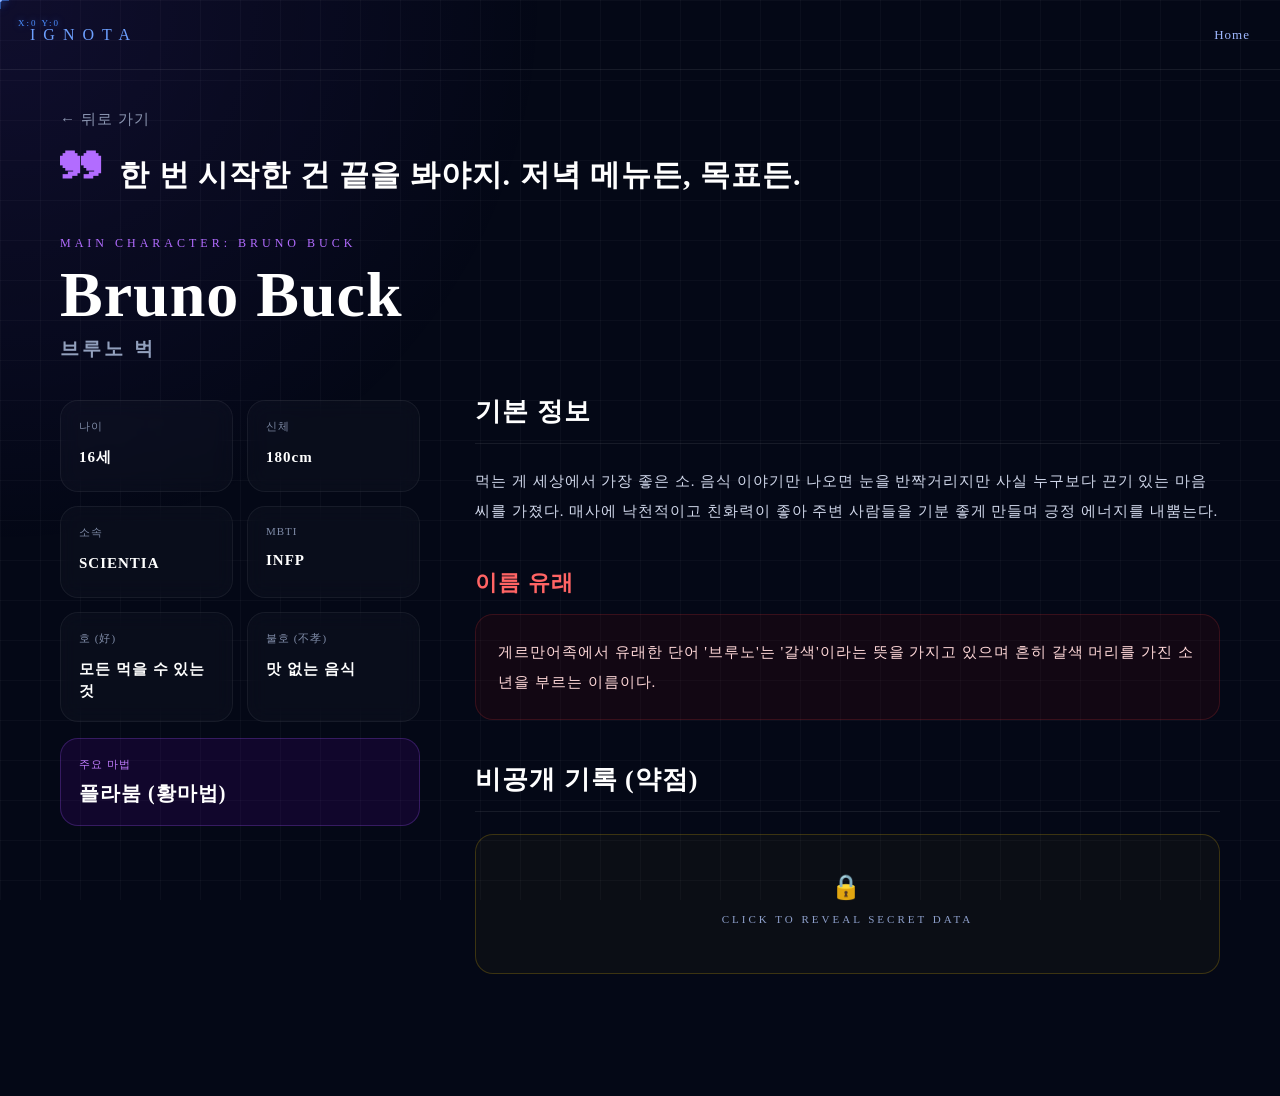
==== Bruno.html @ 17a449eb "Create Bruno.html" ====
<!DOCTYPE html>
<html lang="ko">
<head>

  <meta charset="UTF-8">

  <meta name="viewport"
  content="width=device-width, initial-scale=1.0">

  <title>Bruno Buck</title>

  <link rel="stylesheet" href="style.css">

</head>

<body class="profile-body">

  <header class="profile-header">

  <div class="logo">
    IGNOTA
  </div>

  <nav>

    <a href="home.html">
      Home
    </a>

  </nav>

</header>

<div class="profile-bg"></div>

<main class="profile-page">

  <a href="characters.html"
  class="back-button">

    ← 뒤로 가기

  </a>



  <section class="profile-layout">

    <!-- LEFT -->

    <div class="profile-left">

      <div class="quote">

  <span class="quote-mark">❞</span>

  한 번 시작한 건 끝을 봐야지. 저녁 메뉴든, 목표든.
        
</div>

      <p class="profile-id">

        MAIN CHARACTER:
        BRUNO BUCK
        
      </p>

      <h1 class="profile-name">

        Bruno Buck

      </h1>

      <h2 class="profile-eng">

        브루노 벅

      </h2>



      <div class="info-grid">

        <div class="info-card">

          <span>나이</span>

          <strong>16세</strong>

        </div>



        <div class="info-card">

          <span>신체</span>

          <strong>180cm</strong>

        </div>



        <div class="info-card">

          <span>소속</span>

          <strong>SCIENTIA</strong>

        </div>



        <div class="info-card">

          <span>MBTI</span>

          <strong>
            INFP
          </strong>

        </div>



        <div class="info-card">

          <span>호 (好)</span>

          <strong>
            모든 먹을 수 있는 것
          </strong>

        </div>



        <div class="info-card">

          <span>불호 (不孝)</span>

          <strong>
            맛 없는 음식
          </strong>

        </div>

      </div>



      <div class="past-box">

        <span>
          주요 마법
        </span>

        <strong>
          플라붐 (황마법)
        </strong>

      </div>

    </div>



    <!-- RIGHT -->

    <div class="profile-right">

      <section class="content-section">

        <h3>
          기본 정보
        </h3>

        <div class="line"></div>

        <p class="profile-text">

          먹는 게 세상에서 가장 좋은 소.
          음식 이야기만 나오면 눈을 반짝거리지만
          사실 누구보다 끈기 있는 마음씨를 가졌다.

          매사에 낙천적이고 친화력이 좋아
          주변 사람들을 기분 좋게 만들며
          긍정 에너지를 내뿜는다.

        </p>

      </section>



      <section class="warning-section">

        <h4>
          이름 유래
        </h4>

        <div class="warning-box">

          게르만어족에서 유래한 단어 '브루노'는
         '갈색'이라는 뜻을 가지고 있으며
          흔히 갈색 머리를 가진 소년을 
          부르는 이름이다.
          
        </div>

      </section>



      <section class="secret-section">

        <h3>
          비공개 기록 (약점)
        </h3>

        <div class="line"></div>



        <div class="secret-box">

  <div class="secret-closed">

    <div class="lock">
      🔒
    </div>

    CLICK TO REVEAL SECRET DATA

  </div>



  <div class="secret-open">

    <p class="secret-ref">

      CLASSIFIED REF:

    </p>

    <p class="secret-text">

      줄곧 자신의 앙증맞고 통통한 몸매에 열등감을 가지고 있었다. 그리고 그 열등감은 자신감으로 변하게 된다.
      
    </p>

  </div>

</div>
</main>

<div class="custom-cursor">

  <div class="cursor-circle"></div>

  <div class="cursor-dot"></div>

  <div class="cursor-coords">
    X:0 Y:0
  </div>

</div>

<script src="script.js"></script>

</body>
</html>
---- style.css ----
/* 전체 기본 설정 */

*{
  margin:0;
  padding:0;
  box-sizing:border-box;
}

body{
  font-family: 'Times New Roman', serif;
  
   background:#020817;

  background-image:
  linear-gradient(rgba(120,170,255,0.08) 1px, transparent 1px),
  linear-gradient(90deg, rgba(120,170,255,0.08) 1px, transparent 1px);

  background-size:40px 40px;
  
  color:#8fb3ff;
  letter-spacing:1px;
  cursor:none;
}

/* =========================
   LOGIN PAGE
========================= */

.login-body{
  display:flex;
  justify-content:center;
  align-items:center;
  height:100vh;
}

.login-container{
  display:flex;
  flex-direction:column;
  align-items:center;
  gap:18px;
}

.login-container h1{
  font-size:22px;
  letter-spacing:8px;
  margin-bottom:20px;
}

.login-container input{
  width:230px;
  padding:10px;

  background:transparent;
  border:1px solid #2d5fb8;

  color:white;
  font-size:16px;
}

.login-container input::placeholder{
  color:#6f7fa8;
}

.login-container button{
  margin-top:20px;

  width:100px;
  height:40px;

  background:transparent;
  border:1px solid #4b8dff;

  color:#8fb3ff;
  font-weight:bold;
  letter-spacing:2px;

  cursor:pointer;

  transition:0.3s;
}

.login-container button:hover{
  background:#0f1f44;
}

.status{
  margin-top:5px;
  font-size:11px;
  color:#6d7690;
  letter-spacing:3px;
}

/* =========================
   HOME PAGE
========================= */

.home-body{
  min-height:100vh;
}

/* 상단 메뉴 */

header{
  width:100%;
  height:70px;

  display:flex;
  justify-content:space-between;
  align-items:center;

  padding:0 30px;

  border-bottom:1px solid rgba(255,255,255,0.08);
}

.logo{
  font-size:16px;
  letter-spacing:8px;
  color:#6da0ff;
}

nav{
  display:flex;
  gap:45px;
}

nav a{
  color:#9fb8ff;
  text-decoration:none;
  transition:0.3s;
  font-size:13px;
}

nav a:hover{
  color:white;
}

/* 메인 */

.hero{
  padding:190px 60px;
}

.main-title{
  font-size:52px;

  margin-bottom:30px;

  letter-spacing:14px;

  color:#b6ccff;

  font-weight:bold;

  text-shadow:
0 0 5px rgba(100,160,255,0.5),
0 0 15px rgba(100,160,255,0.25);

animation:titleFlicker 4s infinite;
}

  .cursor{
  animation:blink 1s infinite;
}

@keyframes blink{
  50%{
    opacity:0;
  }
}

@keyframes blink{
  50%{
    opacity:0;
  }
}

.description{
  width:900px;

  font-size:18px;

  line-height:1.8;

  color:#b0b9d4;
}

/* =========================
   VERIFICATION PAGE
========================= */

.verify-box{
  border:1px solid rgba(120,170,255,0.3);

  padding:50px 60px;

  width:420px;

  background:rgba(0,0,0,0.2);

  box-shadow:0 0 40px rgba(80,120,255,0.08);
}

.verify-top{
  margin-bottom:40px;

  letter-spacing:6px;

  color:#8fb3ff;

  font-size:14px;
}

.checkbox-container{
  display:flex;
  align-items:center;

  gap:20px;

  cursor:pointer;
}

.checkbox-container input{
  display:none;
}

.custom-box{
  width:32px;
  height:32px;

  border:1px solid #4b8dff;

  display:flex;
  justify-content:center;
  align-items:center;
}

.custom-box::after{
  content:"";

  width:16px;
  height:16px;

  background:#8fb3ff;

  opacity:0;

  transition:0.3s;
}

.checkbox-container input:checked + .custom-box::after{
  opacity:1;
}

.verify-text{
  font-size:18px;

  letter-spacing:3px;

  color:#d5e2ff;
}

.warning-text{
  margin-top:40px;

  font-size:11px;

  letter-spacing:4px;

  color:#6f7fa8;
}

.checkbox-container:hover .custom-box{
  border-color:#8fb3ff;
}

/* =========================
   CUSTOM CURSOR
========================= */

body{
  cursor:none;
}

.custom-cursor{
  position:fixed;

  top:0;
  left:0;

  pointer-events:none;

  z-index:9999;
}

.cursor-circle{
  position:fixed;

  width:18px;
  height:18px;

  border:none;

  border-radius:50%;

  transform:translate(-50%, -50%);
}

.cursor-circle::before,
.cursor-circle::after{
  content:"";

  position:fixed;

  background:#4b8dff;

  box-shadow:0 0 8px rgba(75,141,255,0.7);
}

.cursor-circle::before{
  width:1px;
  height:18px;

  left:50%;
  top:0;

  transform:translateX(-50%);
}

.cursor-circle::after{
  width:18px;
  height:1px;

  top:50%;
  left:0;

  transform:translateY(-50%);
}

.cursor-dot{
  position:fixed;

  width:4px;
  height:4px;

  background:#8fb3ff;

  border-radius:50%;

  box-shadow:0 0 10px rgba(75,141,255,0.9);

  transform:translate(-50%, -50%);
}

.cursor-coords{
  position:fixed;

  top:18px;
  left:18px;

  font-size:9px;

  color:#4b8dff;

  letter-spacing:2px;

  white-space:nowrap;

  text-shadow:0 0 6px rgba(75,141,255,0.5);
}

.hide-cursor{
  opacity:0;
}

@keyframes titleFlicker{

  0%{
    opacity:1;
  }

  96%{
    opacity:1;
  }

  97%{
    opacity:0.75;
  }

  98%{
    opacity:1;
  }

  99%{
    opacity:0.85;
  }

  100%{
    opacity:1;
  }
}

/* =========================
   ARCHIVE BOX
========================= */

.archive-list{
  margin-top:80px;

  display:flex;
  flex-direction:column;

  gap:20px;

  width:720px;
}

.archive-box{
  display:flex;

  justify-content:space-between;
  align-items:center;

  padding:25px 30px;

  border:1px solid rgba(120,170,255,0.2);

  background:rgba(255,255,255,0.02);

  text-decoration:none;

  transition:0.3s;
}

.archive-box:hover{
  border-color:#4b8dff;

  background:rgba(80,120,255,0.05);

  transform:translateX(4px);
}

.archive-box h2{
  color:#c8d8ff;

  font-size:22px;

  letter-spacing:4px;

  margin-bottom:8px;
}

.archive-box p{
  color:#8a97b8;

  font-size:14px;
}

.archive-go{
  color:#6da0ff;

  font-size:16px;

  letter-spacing:3px;
}

.history-header{
  margin-top:-3px;
}

/* =========================
   HISTORY RECORD
========================= */

.history-record{
  margin-top:80px;

  width:100%;

  max-width:1000px;

  border-left:1px solid rgba(120,170,255,0.2);

  padding-left:30px;
}

.record-number{
  color:#5f7fc4;

  font-size:12px;

  letter-spacing:4px;

  margin-bottom:20px;
}

.record-title{
  color:#dbe6ff;

  font-size:32px;

  letter-spacing:3px;

  margin-bottom:25px;
}

.record-text{
  color:#9aa8c7;

  font-size:16px;

  line-height:1.9;
}

/* =========================
   CHARACTERS
========================= */

.characters-page{
  padding:140px 120px;
}

.characters-title{
  font-size:52px;

  color:#eef3ff;

  margin-bottom:20px;
}

.characters-sub{
  color:#8c98b8;

  margin-bottom:60px;

  font-size:18px;
}

.character-grid{
  display:flex;

  gap:50px;

  flex-wrap:wrap;
}

.character-card{
  position:relative;

  width:390px;
  height:390px;

  overflow:hidden;

  border-radius:18px;

  text-decoration:none;

  background:#111;

  transition:0.4s;

  box-shadow:
  0 0 20px rgba(120,100,255,0.08);
}

.character-card img{
  width:100%;
  height:100%;

  object-fit:cover;

  transition:0.4s;
}

.character-card::after{
  content:"";

  position:absolute;

  inset:0;

  background:linear-gradient(
    to top,
    rgba(0,0,0,0.9),
    rgba(0,0,0,0.1)
  );
}

.character-overlay{
  position:absolute;

  bottom:40px;
  left:35px;

  z-index:2;
}

.character-group{
  color:#ae7dff;

  font-size:15px;

  margin-bottom:12px;
}

.character-overlay h2{
  color:white;

  font-size:54px;

  margin-bottom:10px;
}

.character-overlay span{
  color:#b8c2de;

  font-size:20px;
}

.character-card:hover{
  transform:translateY(-8px);

   box-shadow:
  0 0 40px rgba(130,100,255,0.22),
  0 0 80px rgba(90,120,255,0.12);
}

.character-card:hover img{
  transform:scale(1.04);

  filter:brightness(1.1);
}

/* 등장 애니메이션 */

.character-card{
  opacity:0;

  transform:
  translateY(40px);

  transition:
  opacity 0.8s ease,
  transform 0.8s ease;
}

.character-card.show{
  opacity:1;

  transform:
  translateY(0);
}

/* =========================
   PROFILE PAGE
========================= */

.profile-body{
  margin:0;

  background:#040816;

  color:white;

  cursor:none;

  overflow-x:hidden;
}

/* 배경 */

.profile-bg{
  position:fixed;

  inset:0;

  background:
  radial-gradient(
    circle at top left,
    rgba(125,70,255,0.10),
    transparent 35%
  );

  pointer-events:none;

  z-index:-1;
}



/* 전체 */

.profile-page{
  max-width:1400px;

  margin:auto;

  padding:
  40px 60px 80px;
}



/* 뒤로가기 */

.back-button{
  color:#8c97b2;

  text-decoration:none;

  font-size:15px;

  transition:0.25s;
}

.back-button:hover{
  color:white;
}



/* 좌우 */

.profile-layout{
  display:flex;

  gap:55px;

  margin-top:25px;

  align-items:flex-start;
}



/* 왼쪽 */

.profile-left{
  width:360px;
}



/* 대사 */

.quote{
  display:flex;

  align-items:center;

  gap:16px;

  font-size:30px;

  font-weight:700;

  line-height:1.4;

  margin-bottom:40px;

  color:white;

  white-space:nowrap;
}

.quote-mark{
  color:#b26cff;

  font-size:42px;

  line-height:1;

  flex-shrink:0;
}

/* 코드 */

.profile-id{
  color:#b26cff;

  letter-spacing:4px;

  font-size:12px;

  margin-bottom:14px;
}



/* 이름 */

.profile-name{
  font-size:64px;

  line-height:0.95;

  margin:0;
}



/* 영어 */

.profile-eng{
  margin-top:10px;

  font-size:19px;

  color:#92a0bd;

  letter-spacing:3px;

  margin-bottom:38px;
}



/* 정보 카드 */

.info-grid{
  display:grid;

  grid-template-columns:
  1fr 1fr;

  gap:14px;
}



/* 카드 */

.info-card{
  background:
  rgba(255,255,255,0.025);

  border:
  1px solid rgba(255,255,255,0.06);

  border-radius:18px;

  padding:18px;

  min-height:92px;

  backdrop-filter:blur(10px);

  transition:0.35s;
}



.info-card:hover{
  transform:
  translateY(-4px);

  border:
  1px solid rgba(180,120,255,0.22);

  box-shadow:
  0 0 24px rgba(130,90,255,0.10);
}



/* 카드 제목 */

.info-card span{
  display:block;

  color:#7f8ba7;

  font-size:11px;

  margin-bottom:12px;
}



/* 카드 내용 */

.info-card strong{
  font-size:15px;

  line-height:1.5;
}



/* 보라 박스 */

.past-box{
  margin-top:16px;

  background:
  rgba(88,0,160,0.16);

  border:
  1px solid rgba(165,90,255,0.25);

  border-radius:18px;

  padding:18px;
}



.past-box span{
  display:block;

  color:#c27dff;

  font-size:11px;

  margin-bottom:8px;
}



.past-box strong{
  font-size:20px;
}



/* 오른쪽 */

.profile-right{
  flex:1;

  padding-top:240px;
}



/* 섹션 */

.content-section,
.warning-section,
.secret-section{
  margin-bottom:42px;
}



/* 제목 */

.profile-right h3{
  font-size:26px;

  margin-bottom:14px;
}



/* 선 */

.line{
  width:100%;

  height:1px;

  background:
  rgba(255,255,255,0.08);

  margin-bottom:22px;
}



/* 설명 */

.profile-text{
  color:#d0d7ea;

  font-size:15px;

  line-height:2;
}



/* 경고 제목 */

.warning-section h4{
  color:#ff6464;

  font-size:22px;

  margin-bottom:16px;
}



/* 빨간 박스 */

.warning-box{
  background:
  rgba(120,0,0,0.12);

  border:
  1px solid rgba(255,70,70,0.16);

  border-radius:18px;

  padding:22px;

  line-height:2;

  color:#ffd8d8;

  font-size:15px;
}



/* 비공개 */

.secret-box{
  height:120px;

  border-radius:18px;

  border:
  1px solid rgba(255,200,0,0.20);

  background:
  rgba(255,200,0,0.03);

  display:flex;

  flex-direction:column;

  justify-content:center;

  align-items:center;

  gap:10px;

  color:#8ea0cb;

  letter-spacing:3px;

  font-size:11px;

  transition:0.35s;

  cursor:pointer;
}



.secret-box:hover{
  background:
  rgba(255,200,0,0.06);

  border:
  1px solid rgba(255,220,120,0.32);

  box-shadow:
  0 0 24px rgba(255,200,0,0.05);
}



/* 자물쇠 */

.lock{
  font-size:22px;
}

.custom-cursor{
  z-index:99999;
}

.profile-header{
  display:flex;

  justify-content:space-between;

  align-items:center;

  padding:0 30px;
}

.profile-body::before{
  content:"";

  position:fixed;

  inset:0;

  background-image:

  linear-gradient(
    rgba(255,255,255,0.03) 1px,
    transparent 1px
  ),

  linear-gradient(
    90deg,
    rgba(255,255,255,0.03) 1px,
    transparent 1px
  );

  background-size:40px 40px;

  pointer-events:none;

  z-index:-2;
}

/* =========================
   SECRET BOX
========================= */

.secret-box{
  min-height:140px;

  border-radius:18px;

  border:
  1px solid rgba(255,200,0,0.20);

  background:
  rgba(255,200,0,0.03);

  padding:28px;

  cursor:pointer;

  transition:0.35s;

  overflow:hidden;
}



.secret-box:hover{
  background:
  rgba(255,200,0,0.05);
}



/* 닫힌 상태 */

.secret-closed{
  display:flex;

  flex-direction:column;

  align-items:center;

  justify-content:center;

  gap:12px;

  text-align:center;

  min-height:80px;

  color:#8ea0cb;

  letter-spacing:3px;

  font-size:11px;

  transition:0.4s;
}



/* 열린 상태 */

.secret-open{
  opacity:0;

  max-height:0;

  overflow:hidden;

  transform:translateY(10px);

  transition:
  opacity 0.45s ease,
  transform 0.45s ease,
  max-height 0.6s ease;

  pointer-events:none;
}



.secret-box.active
.secret-open{
  opacity:1;

  max-height:1000px;

  transform:translateY(0);

  pointer-events:auto;
}



.secret-box.active
.secret-closed{
  opacity:0;

  transform:translateY(-10px);

  transition:0.3s;

  position:absolute;
}
/* 클릭 후 */

.secret-box.active
.secret-open{
  display:block;

  opacity:1;

  transform:
  translateY(0);

  margin-top:14px;
}



.secret-box.active
.secret-closed{
  display:none;
}


/* 자물쇠 */

.lock{
  font-size:24px;
}



/* ref */

.secret-ref{
  color:#ffcf5a;

  font-size:12px;

  letter-spacing:3px;

  margin-bottom:18px;
}



/* 내용 */

.secret-text{
  color:#d5dcef;

  font-size:15px;

  line-height:2;
}
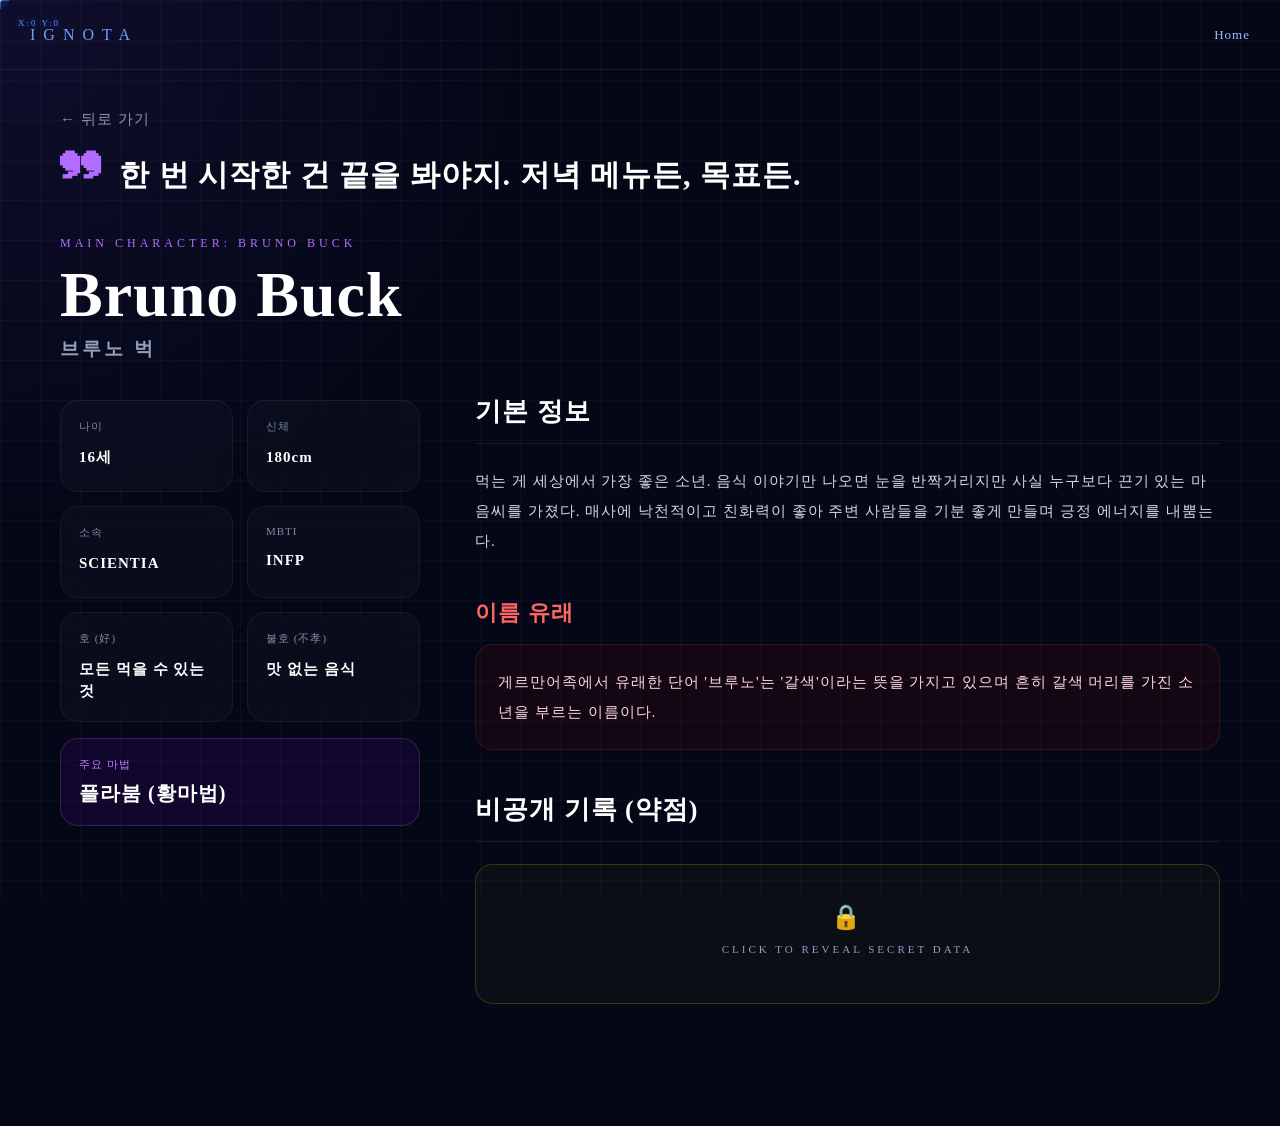
==== commit d8c7c1cd: "Update Bruno.html" ====
--- a/Bruno.html
+++ b/Bruno.html
@@ -179,7 +179,7 @@
 
         <p class="profile-text">
 
-          먹는 게 세상에서 가장 좋은 소.
+          먹는 게 세상에서 가장 좋은 소년.
           음식 이야기만 나오면 눈을 반짝거리지만
           사실 누구보다 끈기 있는 마음씨를 가졌다.
 
@@ -246,7 +246,7 @@
 
     <p class="secret-text">
 
-      줄곧 자신의 앙증맞고 통통한 몸매에 열등감을 가지고 있었다. 그리고 그 열등감은 자신감으로 변하게 된다.
+      줄곧 자신의 앙증맞고 통통한 몸매에 열등감을 가졌다. 그리고 그 열등감은 자신감으로 변하게 된다.
       
     </p>
 
